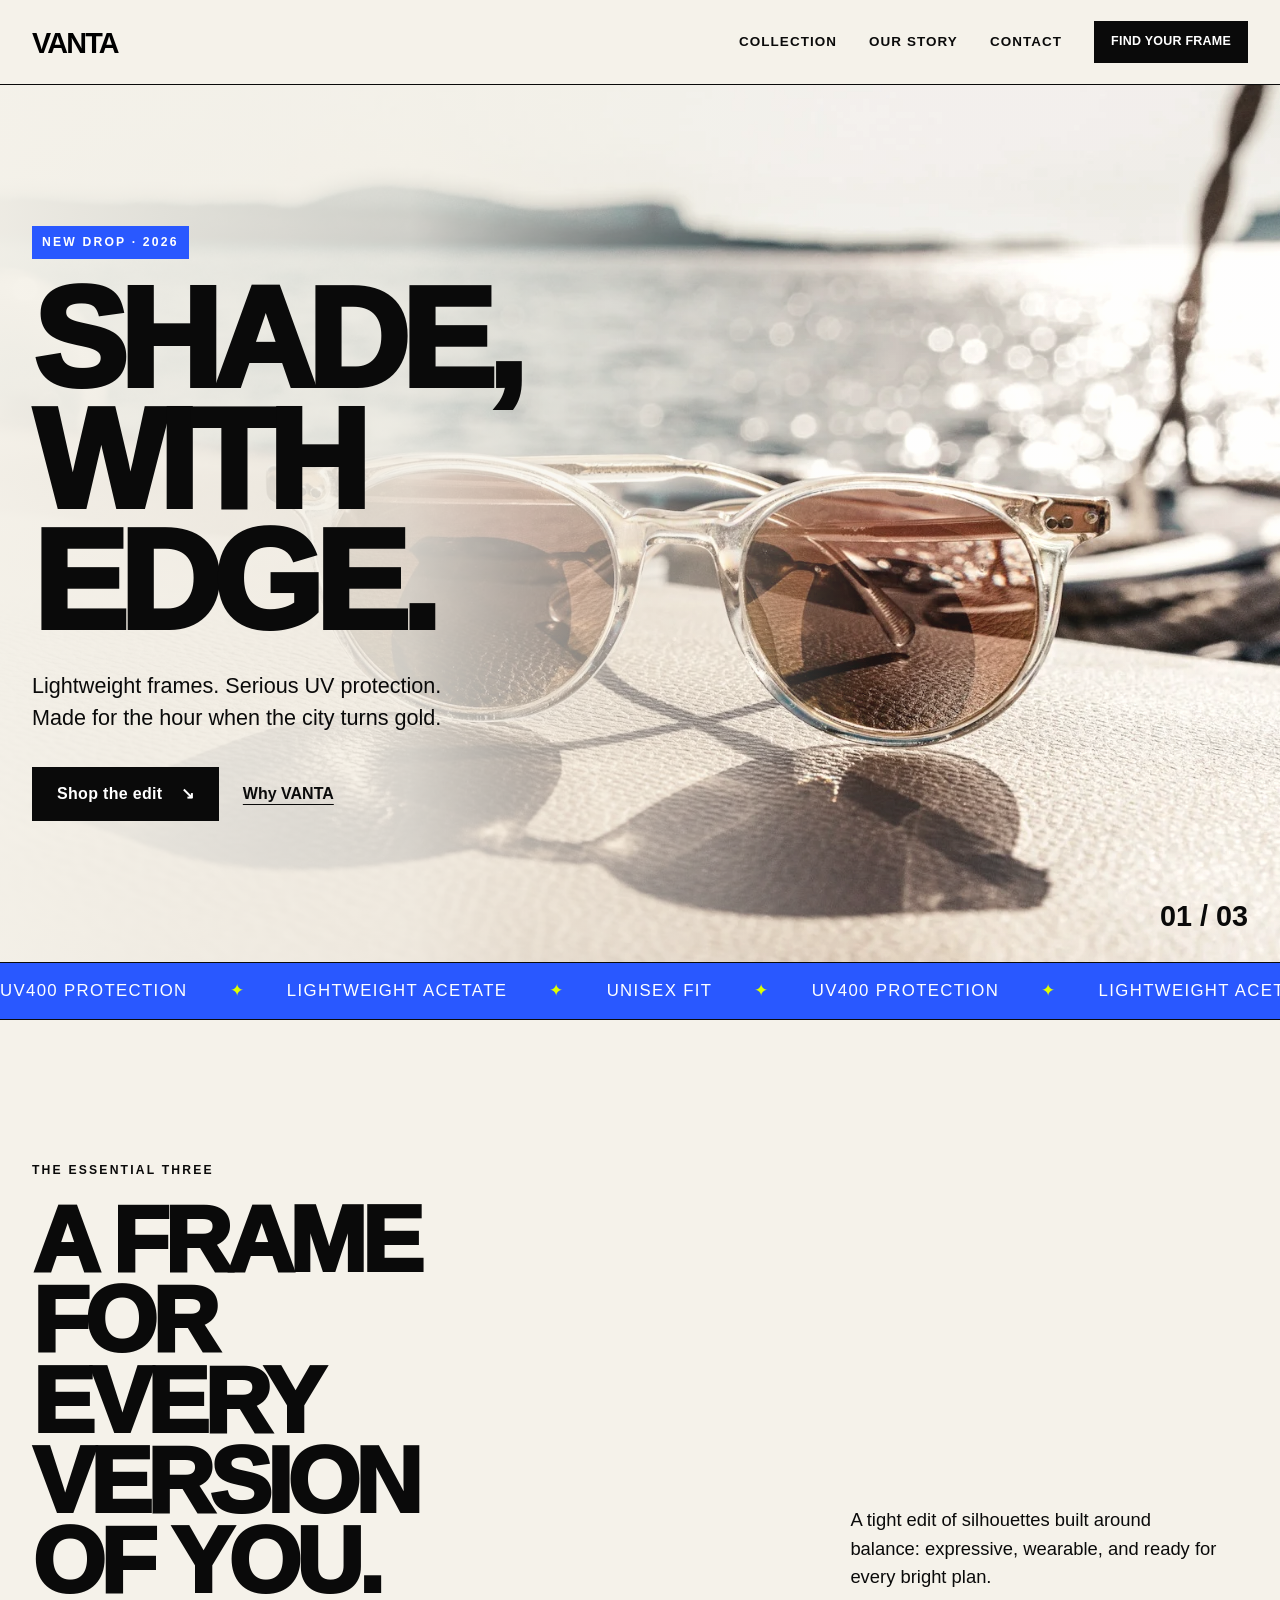
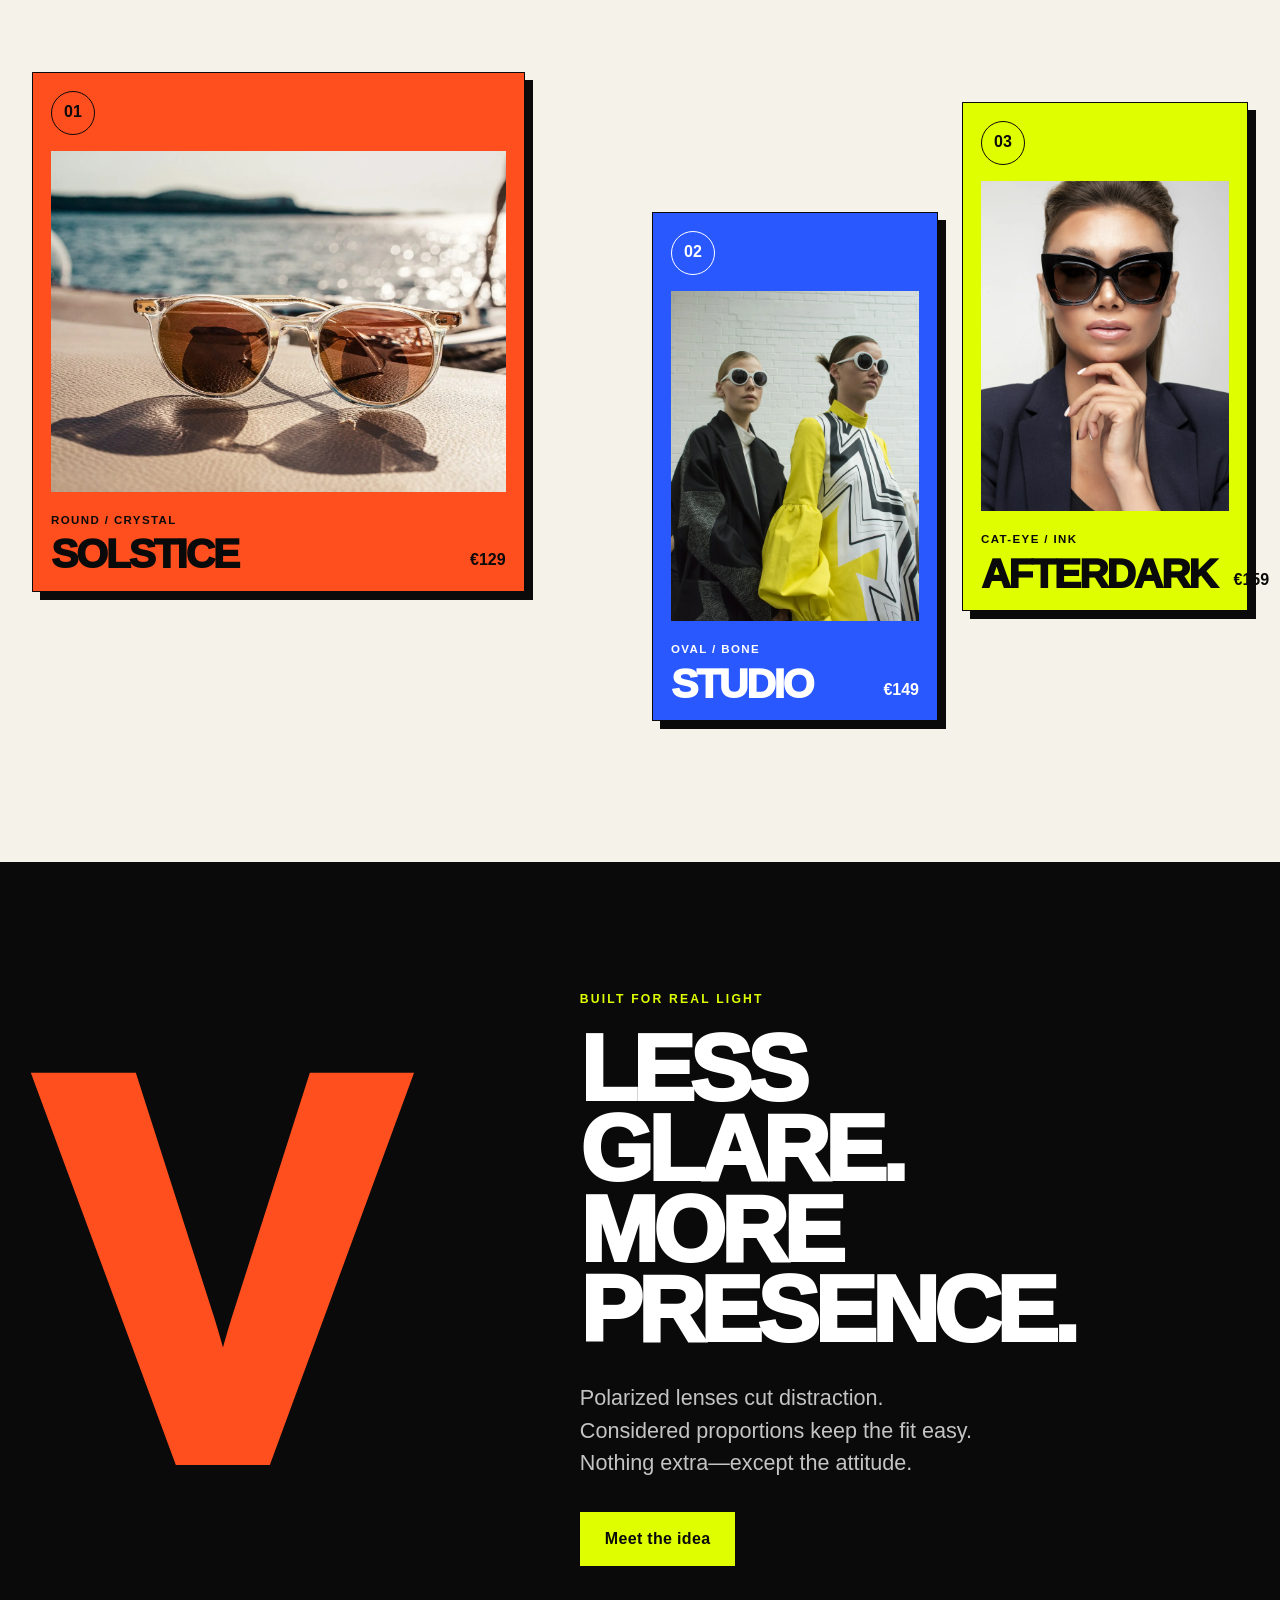
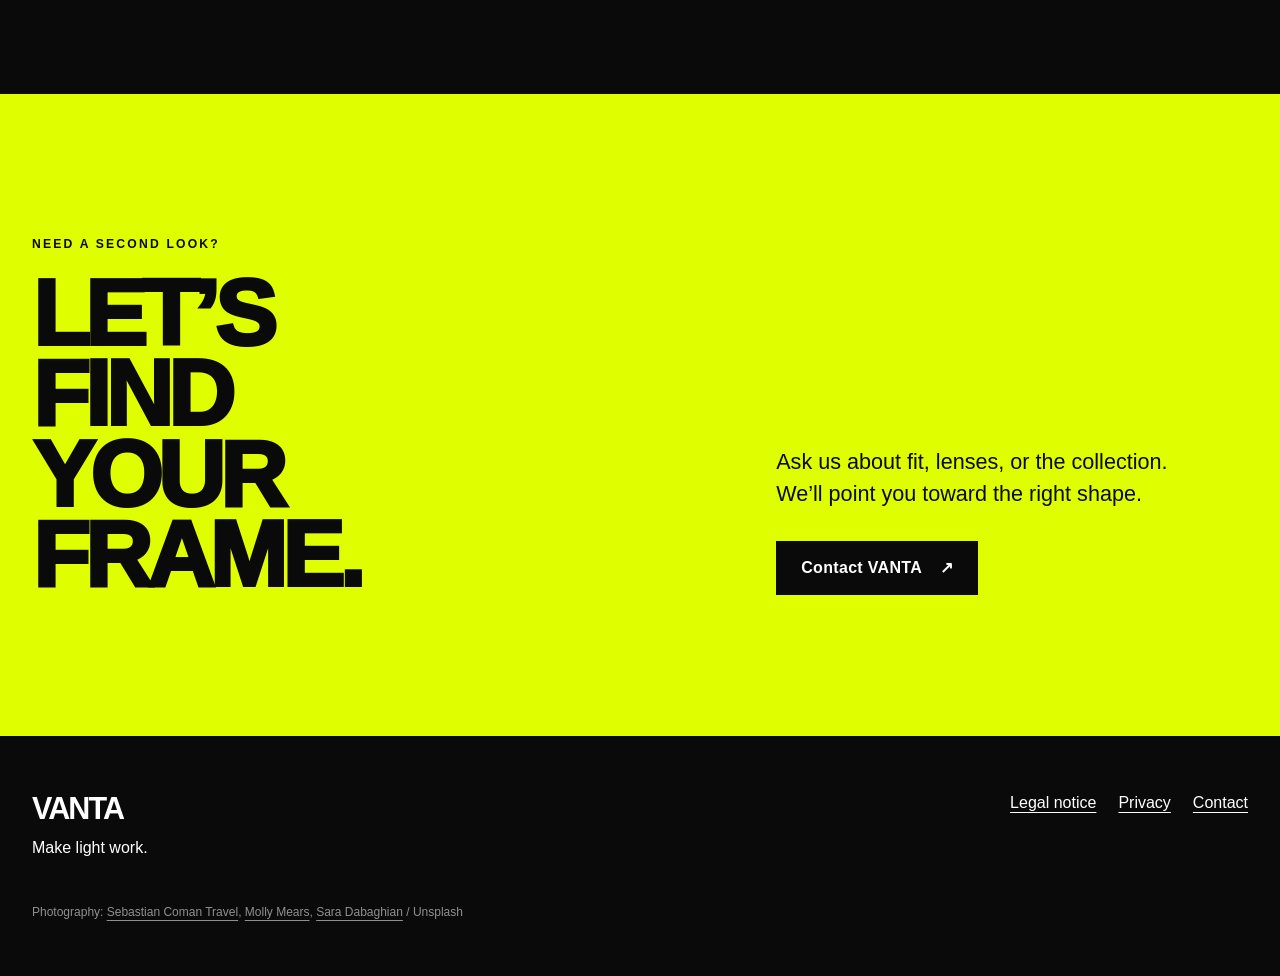
==== index.html @ 8e17be16 "Launch VANTA sunglasses concept site" ====
<!doctype html>
<html lang="en">
<head>
  <meta charset="utf-8">
  <meta name="viewport" content="width=device-width,initial-scale=1">
  <title>VANTA Eyewear — Sunglasses for brighter days</title>
  <meta name="description" content="Discover VANTA's bold, lightweight sunglasses—three distinctive silhouettes designed for long days in the sun.">
  <meta name="leadwerk:focus-keyphrase" content="modern statement sunglasses">
  <meta property="og:image" content="assets/og-default.webp">
  <link rel="icon" href="assets/favicon.svg">
  <link rel="stylesheet" href="css/styles.css">
  <script type="module" src="js/main.js"></script>
</head>
<body>
  <a class="skip-link" href="#content">Skip to content</a>
  <header class="site-header">
    <nav class="wrap nav" aria-label="Main navigation">
      <a class="brand" href="index.html"><img data-lw-global="brand.logo" data-lw-type="image" src="assets/logo.svg" alt="VANTA"><span class="sr-only" data-lw-global="brand.name" data-lw-type="text">VANTA</span></a>
      <button class="menu-toggle" type="button" aria-expanded="false" aria-controls="nav-links"><span></span><span></span><span class="sr-only">Open menu</span></button>
      <div class="nav-links" id="nav-links"><a href="#collection">Collection</a><a href="ueber-uns.html">Our story</a><a href="kontakt.html">Contact</a><a class="button button--small" href="#collection">Find your frame</a></div>
      <div class="site-language-switcher" data-lw-language-switcher-slot hidden></div>
    </nav>
  </header>

  <main id="content">
    <section class="hero" data-lw-section="hero">
      <div class="hero-media"><img data-lw-field="hero.image" data-lw-type="image" src="assets/cover-solstice-frame.webp" alt="Clear-frame sunglasses casting a shadow in warm coastal light" width="1600" height="1067"></div>
      <div class="wrap hero-copy">
        <p class="eyebrow eyebrow--dark" data-lw-field="hero.eyebrow" data-lw-type="text">New drop · 2026</p>
        <h1 data-lw-field="hero.title" data-lw-type="richtext">Shade,<br>with edge.</h1>
        <p class="lead" data-lw-field="hero.intro" data-lw-type="textarea">Lightweight frames. Serious UV protection. Made for the hour when the city turns gold.</p>
        <div class="actions"><a class="button" href="#collection">Shop the edit <span aria-hidden="true">↘</span></a><a class="text-link" href="ueber-uns.html">Why VANTA</a></div>
      </div>
      <p class="hero-index" aria-hidden="true">01 / 03</p>
    </section>

    <section class="ticker" aria-label="Product highlights"><div><span>UV400 PROTECTION</span><span>LIGHTWEIGHT ACETATE</span><span>UNISEX FIT</span><span>UV400 PROTECTION</span><span>LIGHTWEIGHT ACETATE</span><span>UNISEX FIT</span></div></section>

    <section class="collection section" id="collection" data-lw-section="collection">
      <div class="wrap">
        <div class="section-head"><div><p class="eyebrow" data-lw-field="collection.eyebrow" data-lw-type="text">The essential three</p><h2 data-lw-field="collection.title" data-lw-type="richtext">A frame for every version of you.</h2></div><p data-lw-field="collection.intro" data-lw-type="textarea">A tight edit of silhouettes built around balance: expressive, wearable, and ready for every bright plan.</p></div>
        <div class="product-grid" data-lw-repeater="collection.items">
          <article class="product-card product-card--orange reveal" data-lw-item-key="solstice"><span class="product-no">01</span><div class="product-image"><img data-lw-field="collection.solstice.image" data-lw-type="image" src="assets/cover-solstice-frame.webp" alt="Transparent round Solstice sunglasses with amber lenses" width="1600" height="1067"></div><div class="product-copy"><div><p class="product-type" data-lw-field="collection.solstice.type" data-lw-type="text">Round / crystal</p><h3 data-lw-field="collection.solstice.name" data-lw-type="text">Solstice</h3></div><p data-lw-field="collection.solstice.price" data-lw-type="text">€129</p></div></article>
          <article class="product-card product-card--blue reveal" data-lw-item-key="studio"><span class="product-no">02</span><div class="product-image product-image--portrait"><img data-lw-field="collection.studio.image" data-lw-type="image" src="assets/editorial-studio-look.webp" alt="Two models wearing sculptural white round sunglasses" width="1400" height="2100"></div><div class="product-copy"><div><p class="product-type" data-lw-field="collection.studio.type" data-lw-type="text">Oval / bone</p><h3 data-lw-field="collection.studio.name" data-lw-type="text">Studio</h3></div><p data-lw-field="collection.studio.price" data-lw-type="text">€149</p></div></article>
          <article class="product-card product-card--acid reveal" data-lw-item-key="afterdark"><span class="product-no">03</span><div class="product-image product-image--portrait"><img data-lw-field="collection.afterdark.image" data-lw-type="image" src="assets/editorial-black-frame.webp" alt="Model wearing oversized black cat-eye sunglasses" width="1400" height="2100"></div><div class="product-copy"><div><p class="product-type" data-lw-field="collection.afterdark.type" data-lw-type="text">Cat-eye / ink</p><h3 data-lw-field="collection.afterdark.name" data-lw-type="text">Afterdark</h3></div><p data-lw-field="collection.afterdark.price" data-lw-type="text">€159</p></div></article>
        </div>
      </div>
    </section>

    <section class="manifesto" data-lw-section="manifesto">
      <div class="wrap manifesto-grid"><p class="manifesto-mark" aria-hidden="true">V</p><div><p class="eyebrow eyebrow--light" data-lw-field="manifesto.eyebrow" data-lw-type="text">Built for real light</p><h2 data-lw-field="manifesto.title" data-lw-type="richtext">Less glare.<br>More presence.</h2><p class="lead" data-lw-field="manifesto.copy" data-lw-type="textarea">Polarized lenses cut distraction. Considered proportions keep the fit easy. Nothing extra—except the attitude.</p><a class="button button--light" href="ueber-uns.html">Meet the idea</a></div></div>
    </section>

    <section class="section contact-band" data-lw-section="contact_cta"><div class="wrap contact-band-grid"><div><p class="eyebrow" data-lw-field="contact_cta.eyebrow" data-lw-type="text">Need a second look?</p><h2 data-lw-field="contact_cta.title" data-lw-type="richtext">Let’s find your frame.</h2></div><div><p class="lead" data-lw-field="contact_cta.copy" data-lw-type="textarea">Ask us about fit, lenses, or the collection. We’ll point you toward the right shape.</p><a class="button" href="kontakt.html">Contact VANTA <span aria-hidden="true">↗</span></a></div></div></section>
  </main>

  <footer class="site-footer"><div class="wrap footer-grid"><div><img src="assets/logo.svg" alt="" aria-hidden="true"><p data-lw-global="footer.tagline" data-lw-type="text">Make light work.</p></div><nav class="footer-links" aria-label="Legal"><a href="impressum.html">Legal notice</a><a href="datenschutz.html">Privacy</a><a href="kontakt.html">Contact</a></nav><p class="photo-credit">Photography: <a href="https://unsplash.com/photos/white-framed-brown-lens-sunglasses-dtOTQYmTEs0">Sebastian Coman Travel</a>, <a href="https://unsplash.com/photos/man-in-black-and-yellow-jacket-wearing-sunglasses-4_90zmmdo_4">Molly Mears</a>, <a href="https://unsplash.com/photos/woman-in-black-suit-wearing-black-sunglasses-PYaoN4x4uTY">Sara Dabaghian</a> / Unsplash</p></div></footer>
</body>
</html>
---- css/styles.css ----
@font-face { font-family: "Vanta Display"; src: local("Arial Black"); font-display: swap; }
:root { --ink:#0a0a0a; --paper:#f5f2ea; --white:#fff; --orange:#ff4f1f; --blue:#2958ff; --acid:#dfff00; --line:rgba(10,10,10,.18); --display:"Vanta Display",Impact,Haettenschweiler,sans-serif; --sans:Inter,"Helvetica Neue",Arial,sans-serif; font-family:var(--sans); }
* { box-sizing:border-box; }
html { scroll-behavior:smooth; }
body { margin:0; overflow-x:hidden; color:var(--ink); background:var(--paper); font-size:1rem; line-height:1.55; }
img { display:block; width:100%; max-width:100%; }
a { color:inherit; }
button,input,textarea,select { font:inherit; }
[hidden] { display:none !important; }
.sr-only { position:absolute; width:1px; height:1px; padding:0; overflow:hidden; clip:rect(0,0,0,0); white-space:nowrap; border:0; }
.skip-link { position:fixed; left:16px; top:-80px; z-index:100; padding:12px 18px; color:#fff; background:#000; }
.skip-link:focus { top:16px; }
.wrap { width:min(1320px,calc(100% - 64px)); margin-inline:auto; }
.site-header { position:relative; z-index:40; color:var(--ink); background:var(--paper); border-bottom:1px solid var(--ink); }
.nav { min-height:84px; display:flex; align-items:center; gap:40px; }
.brand { display:inline-flex; width:132px; flex:0 0 auto; }
.brand img { width:132px; height:auto; }
.nav-links { margin-left:auto; display:flex; align-items:center; gap:32px; font-size:.84rem; font-weight:800; letter-spacing:.08em; text-transform:uppercase; }
.nav-links a { text-decoration:none; }
.nav-links a:not(.button):hover { text-decoration:underline; text-decoration-thickness:2px; text-underline-offset:5px; }
.site-language-switcher { flex:0 0 auto; }
.menu-toggle { display:none; width:46px; height:46px; padding:12px 10px; border:1px solid var(--ink); background:transparent; }
.menu-toggle span:not(.sr-only) { display:block; width:100%; height:2px; margin:6px 0; background:currentColor; }
.button { display:inline-flex; min-height:54px; align-items:center; justify-content:center; gap:18px; padding:14px 24px; border:1px solid var(--ink); border-radius:0; color:#fff; background:var(--ink); text-decoration:none; font-weight:850; letter-spacing:.02em; cursor:pointer; transition:transform .2s ease,color .2s ease,background .2s ease; }
.button:hover { transform:translate(-3px,-3px); box-shadow:4px 4px 0 var(--orange); }
.button--small { min-height:42px; padding:9px 16px; font-size:.78rem; }
.button--light { color:var(--ink); background:var(--acid); border-color:var(--acid); }
.button--light:hover { box-shadow:4px 4px 0 var(--white); }
.text-link { font-weight:800; text-underline-offset:5px; }
.actions { display:flex; flex-wrap:wrap; align-items:center; gap:24px; margin-top:32px; }
.hero { position:relative; min-height:calc(100vh - 85px); display:grid; align-items:end; isolation:isolate; overflow:hidden; background:#d9d4c9; }
.hero-media { position:absolute; inset:0; z-index:-2; }
.hero-media img { height:100%; object-fit:cover; object-position:52% 57%; filter:saturate(.72) contrast(1.08); }
.hero::after { content:""; position:absolute; inset:0; z-index:-1; background:linear-gradient(90deg,rgba(245,242,234,.97) 0%,rgba(245,242,234,.84) 32%,rgba(245,242,234,.08) 68%); }
.hero-copy { padding-block:clamp(82px,11vw,150px); }
.hero-copy > * { max-width:650px; }
.eyebrow { margin:0 0 20px; font-size:.76rem; font-weight:900; letter-spacing:.18em; text-transform:uppercase; }
.eyebrow--dark { display:inline-block; padding:7px 10px; color:#fff; background:var(--blue); }
.eyebrow--light { color:var(--acid); }
h1,h2,h3 { font-family:var(--display); font-weight:950; line-height:.86; letter-spacing:-.055em; text-transform:uppercase; }
h1 { max-width:7ch !important; margin:0; font-size:clamp(4.8rem,11vw,10.5rem); }
h2 { margin:0; font-size:clamp(3.4rem,7.3vw,7.5rem); }
h3 { margin:0; font-size:clamp(2.1rem,3.5vw,4rem); }
.lead { font-size:clamp(1.08rem,1.7vw,1.35rem); line-height:1.5; }
.hero .lead { max-width:35ch; margin:28px 0 0; }
.hero-index { position:absolute; right:32px; bottom:24px; margin:0; font-family:var(--display); font-size:1.8rem; font-weight:900; }
.ticker { overflow:hidden; color:#fff; background:var(--blue); border-block:1px solid var(--ink); }
.ticker div { width:max-content; display:flex; gap:42px; padding:15px 0; animation:marquee 24s linear infinite; }
.ticker span { font-family:var(--display); font-size:1.05rem; letter-spacing:.08em; }
.ticker span::after { content:"✦"; margin-left:42px; color:var(--acid); }
@keyframes marquee { to { transform:translateX(-50%); } }
.section { padding:clamp(90px,11vw,160px) 0; }
.section-head { display:grid; grid-template-columns:1.3fr .7fr; align-items:end; gap:80px; margin-bottom:70px; }
.section-head h2 { max-width:9ch; }
.section-head > p { max-width:36ch; margin:0 0 10px; font-size:1.15rem; }
.product-grid { display:grid; grid-template-columns:repeat(12,1fr); gap:24px; align-items:start; }
.product-card { position:relative; padding:18px; border:1px solid var(--ink); box-shadow:8px 8px 0 var(--ink); }
.product-card--orange { grid-column:1 / span 5; background:var(--orange); }
.product-card--blue { grid-column:7 / span 3; margin-top:140px; color:#fff; background:var(--blue); }
.product-card--acid { grid-column:10 / span 3; margin-top:30px; background:var(--acid); }
.product-no { display:inline-grid; width:44px; height:44px; margin-bottom:16px; place-items:center; border:1px solid currentColor; border-radius:50%; font-weight:900; }
.product-image { aspect-ratio:4 / 3; overflow:hidden; background:#eee; }
.product-image--portrait { aspect-ratio:3 / 4; }
.product-image img { height:100%; object-fit:cover; transition:transform .6s cubic-bezier(.2,.7,.2,1); }
.product-card:hover .product-image img { transform:scale(1.035); }
.product-copy { display:flex; justify-content:space-between; align-items:end; gap:18px; padding-top:20px; }
.product-copy > p { margin:0; font-weight:900; }
.product-type { margin:0 0 8px; font-size:.72rem; font-weight:850; letter-spacing:.12em; text-transform:uppercase; }
.product-card h3 { font-size:clamp(2.1rem,3.2vw,3.8rem); }
.manifesto { padding:clamp(90px,10vw,150px) 0; color:#fff; background:var(--ink); }
.manifesto-grid { display:grid; grid-template-columns:.8fr 1.2fr; align-items:center; gap:8vw; }
.manifesto-mark { margin:0; color:var(--orange); font-family:var(--display); font-size:clamp(18rem,42vw,40rem); font-weight:950; line-height:.65; letter-spacing:-.15em; }
.manifesto h2 { max-width:8ch; }
.manifesto .lead { max-width:34ch; margin:32px 0; color:rgba(255,255,255,.76); }
.contact-band { background:var(--acid); border-bottom:1px solid var(--ink); }
.contact-band-grid { display:grid; grid-template-columns:1fr .75fr; gap:9vw; align-items:end; }
.contact-band h2 { max-width:8ch; }
.contact-band .lead { max-width:34ch; margin:0 0 30px; }
.site-footer { padding:54px 0; color:#fff; background:var(--ink); }
.footer-grid { display:grid; grid-template-columns:1fr auto; gap:30px; align-items:start; }
.footer-grid img { width:140px; filter:invert(1); }
.footer-grid p { margin:12px 0 0; }
.footer-links { display:flex; flex-wrap:wrap; gap:22px; }
.footer-links a,.photo-credit a { text-underline-offset:4px; }
.photo-credit { grid-column:1 / -1; max-width:780px; color:rgba(255,255,255,.55); font-size:.75rem; }
.page-hero { padding:clamp(80px,10vw,150px) 0; border-bottom:1px solid var(--ink); }
.page-hero--blue { color:#fff; background:var(--blue); }
.page-hero--orange { background:var(--orange); }
.page-hero--acid { background:var(--acid); }
.page-hero h1 { max-width:9ch !important; }
.page-hero .lead { max-width:48ch; margin-top:28px; }
.split-layout,.form-layout { display:grid; grid-template-columns:.75fr 1.25fr; gap:clamp(45px,9vw,130px); align-items:start; }
.prose { max-width:760px; }
.prose h2 { margin-top:1.5em; font-size:clamp(2.4rem,4vw,4.4rem); }
.prose p,.prose li { font-size:1.08rem; }
.fact-list { margin:0; padding:0; list-style:none; border-top:1px solid var(--ink); }
.fact-list li { display:grid; grid-template-columns:3rem 1fr; gap:16px; padding:18px 0; border-bottom:1px solid var(--ink); }
.fact-list span { font-weight:900; }
.contact-card { padding:28px; color:#fff; background:var(--blue); border:1px solid var(--ink); box-shadow:8px 8px 0 var(--ink); }
.contact-card h2 { font-size:2.5rem; }
.form,.leadwerk-wpforms .wpforms-field-container { display:grid; gap:22px; max-width:680px; }
.form label,.leadwerk-wpforms .wpforms-field-label { color:var(--ink); font-size:.78rem; font-weight:900; letter-spacing:.1em; text-transform:uppercase; }
.form input:not([type="checkbox"]):not([type="radio"]),.form textarea,.leadwerk-wpforms .wpforms-field input:not([type="checkbox"]):not([type="radio"]),.leadwerk-wpforms .wpforms-field textarea { width:100%; margin-top:8px; padding:16px 0; border:0; border-bottom:2px solid var(--ink); border-radius:0; outline:0; color:var(--ink); background:transparent; font-size:1.05rem; }
.form input:focus,.form textarea:focus,.leadwerk-wpforms input:focus,.leadwerk-wpforms textarea:focus { border-color:var(--blue) !important; box-shadow:0 2px 0 var(--blue); }
.form textarea,.leadwerk-wpforms .wpforms-field textarea { min-height:140px; resize:vertical; }
.form-consent { display:grid; grid-template-columns:auto 1fr; gap:12px; align-items:start; font-weight:650 !important; letter-spacing:0 !important; line-height:1.5; text-transform:none !important; }
.form-consent input { width:20px; height:20px; margin:2px 0 0; accent-color:var(--blue); }
.form-consent a,.leadwerk-wpforms .leadwerk-privacy-link { font-weight:850; }
.form .button,.leadwerk-wpforms .wpforms-submit { justify-self:start; }
.leadwerk-wpforms { --wpforms-field-border-radius:0; --wpforms-field-background-color:transparent; --wpforms-field-border-color:var(--ink); --wpforms-field-text-color:var(--ink); --wpforms-label-color:var(--ink); --wpforms-button-background-color:var(--ink); --wpforms-button-border-color:var(--ink); --wpforms-button-text-color:#fff; --wpforms-button-border-radius:0; --wpforms-button-size-height:54px; --wpforms-button-size-padding-h:24px; --wpforms-button-size-font-size:16px; --wpforms-field-size-input-height:56px; --wpforms-field-size-padding-h:0; }
.utility-page { min-height:100vh; display:flex; flex-direction:column; }
.utility-page .utility-main { flex:1; display:flex; }
.utility-stage { position:relative; display:flex; flex:1; width:100%; align-items:center; overflow:hidden; padding:clamp(80px,10vw,140px) 0; background:var(--acid); }
.utility-layout { display:grid; grid-template-columns:1.1fr .6fr; align-items:center; gap:8vw; }
.utility-content { position:relative; z-index:2; }
.utility-content h1 { max-width:9ch !important; }
.utility-content .lead { max-width:46ch; }
.utility-art { display:grid; min-height:360px; place-items:center; border:1px solid var(--ink); background:var(--orange); box-shadow:12px 12px 0 var(--ink); transform:rotate(3deg); }
.utility-mark { font-family:var(--display); font-size:clamp(5rem,10vw,10rem); font-weight:950; letter-spacing:-.08em; }
.utility-ring,.utility-orb { display:none; }
.reveal { opacity:1; transform:none; }
.js .reveal { opacity:0; transform:translateY(24px); transition:opacity .55s ease,transform .55s ease; }
.js .reveal.is-visible { opacity:1; transform:none; }
@media (max-width:900px) {
  .wrap { width:min(100% - 36px,1320px); }
  .nav { min-height:74px; }
  .menu-toggle { display:block; margin-left:auto; }
  .nav-links { position:absolute; left:0; right:0; top:74px; display:none; padding:28px 20px; align-items:stretch; background:var(--paper); border-bottom:1px solid var(--ink); }
  .nav-links.is-open { display:grid; }
  .nav-links .button { justify-self:start; }
  .hero { min-height:760px; }
  .hero::after { background:linear-gradient(180deg,rgba(245,242,234,.72),rgba(245,242,234,.2) 48%,rgba(245,242,234,.88)); }
  .hero-copy { align-self:end; padding-bottom:74px; }
  .section-head,.contact-band-grid,.split-layout,.form-layout,.utility-layout { grid-template-columns:1fr; gap:42px; }
  .product-grid { grid-template-columns:1fr 1fr; }
  .product-card--orange { grid-column:1 / -1; }
  .product-card--blue,.product-card--acid { grid-column:auto; margin-top:0; }
  .manifesto-grid { grid-template-columns:.65fr 1fr; gap:30px; }
}
@media (max-width:620px) {
  .wrap { width:min(100% - 28px,1320px); }
  .hero { min-height:700px; }
  h1 { font-size:clamp(4.4rem,22vw,7rem); }
  h2 { font-size:clamp(3.1rem,17vw,5.5rem); }
  .hero-media img { object-position:62% 55%; }
  .hero-index { display:none; }
  .section-head { margin-bottom:45px; }
  .product-grid { grid-template-columns:1fr; gap:32px; }
  .product-card--orange,.product-card--blue,.product-card--acid { grid-column:1; }
  .manifesto-grid { grid-template-columns:1fr; }
  .manifesto-mark { font-size:15rem; }
  .footer-grid { grid-template-columns:1fr; }
  .footer-links { display:grid; }
  .actions { align-items:flex-start; }
  .utility-art { min-height:260px; order:-1; }
}
@media (prefers-reduced-motion:reduce) { html { scroll-behavior:auto; } *,*::before,*::after { animation:none !important; scroll-behavior:auto !important; transition:none !important; } }
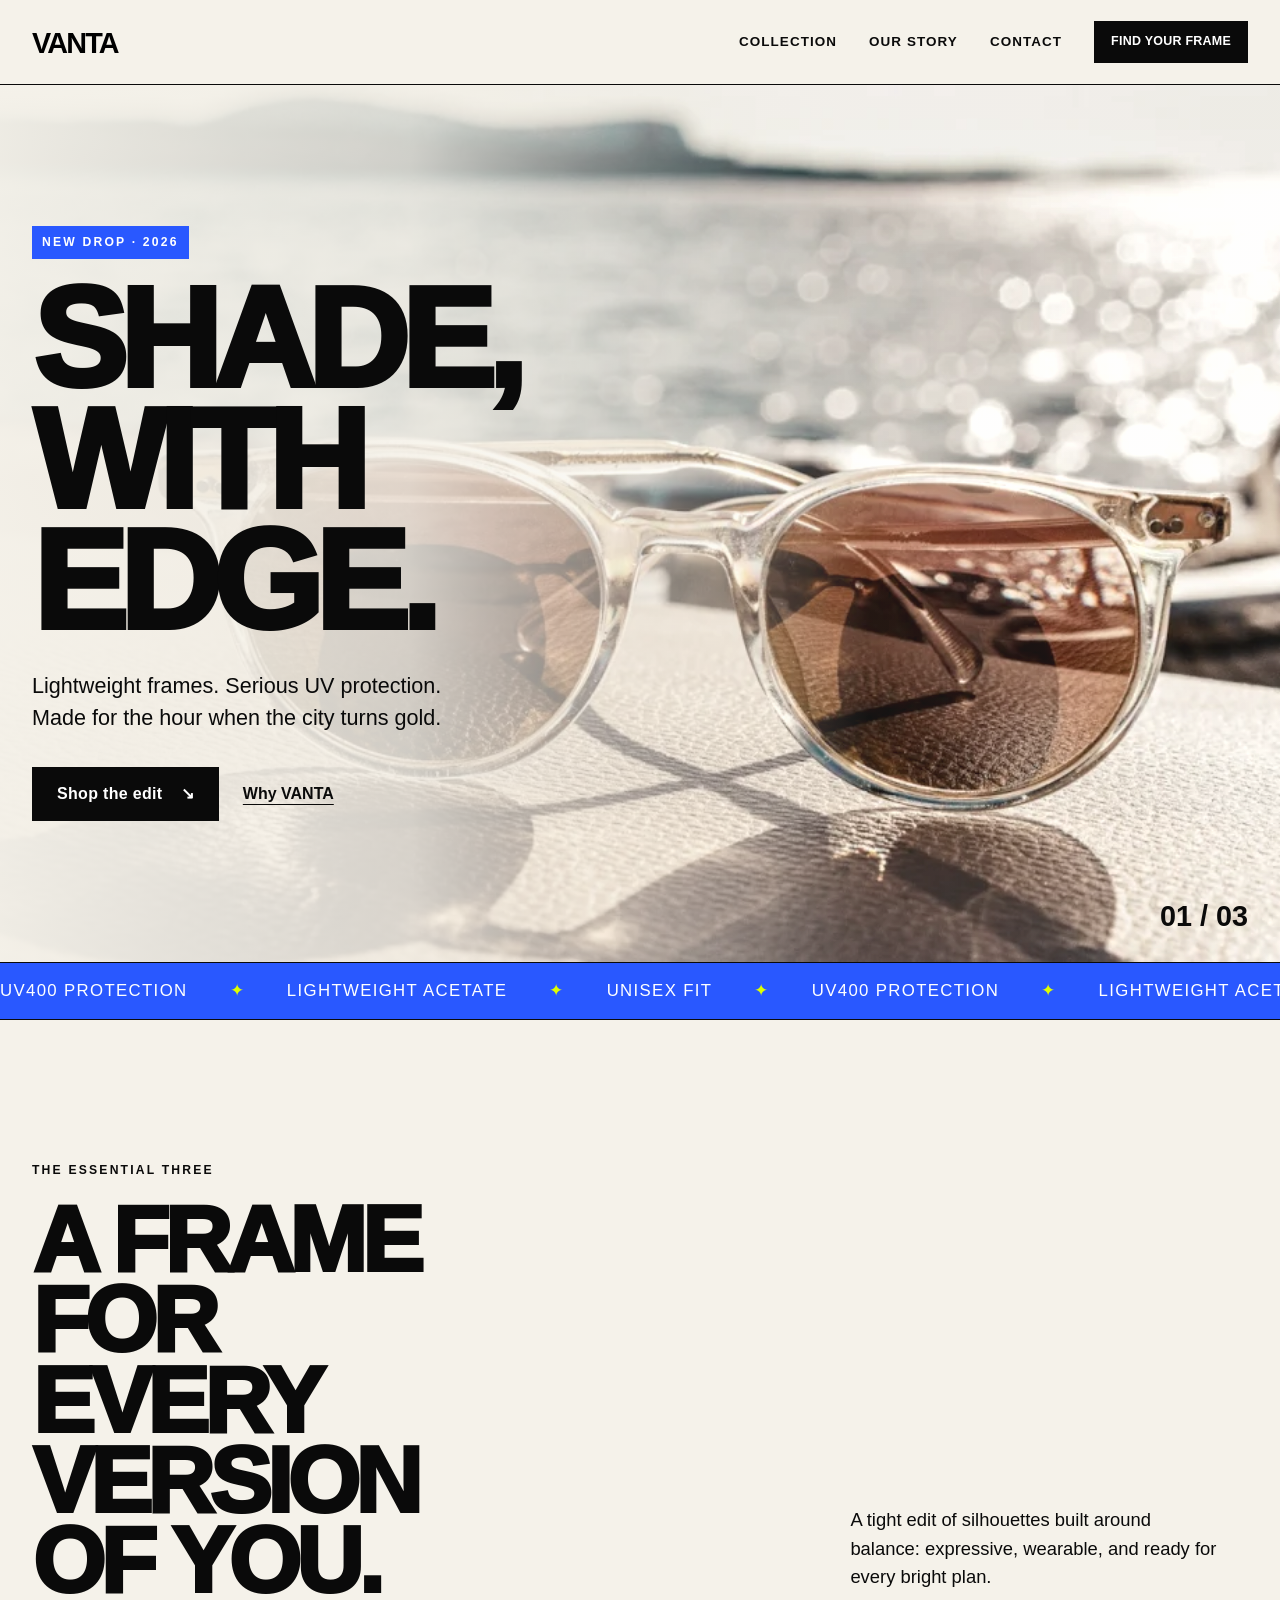
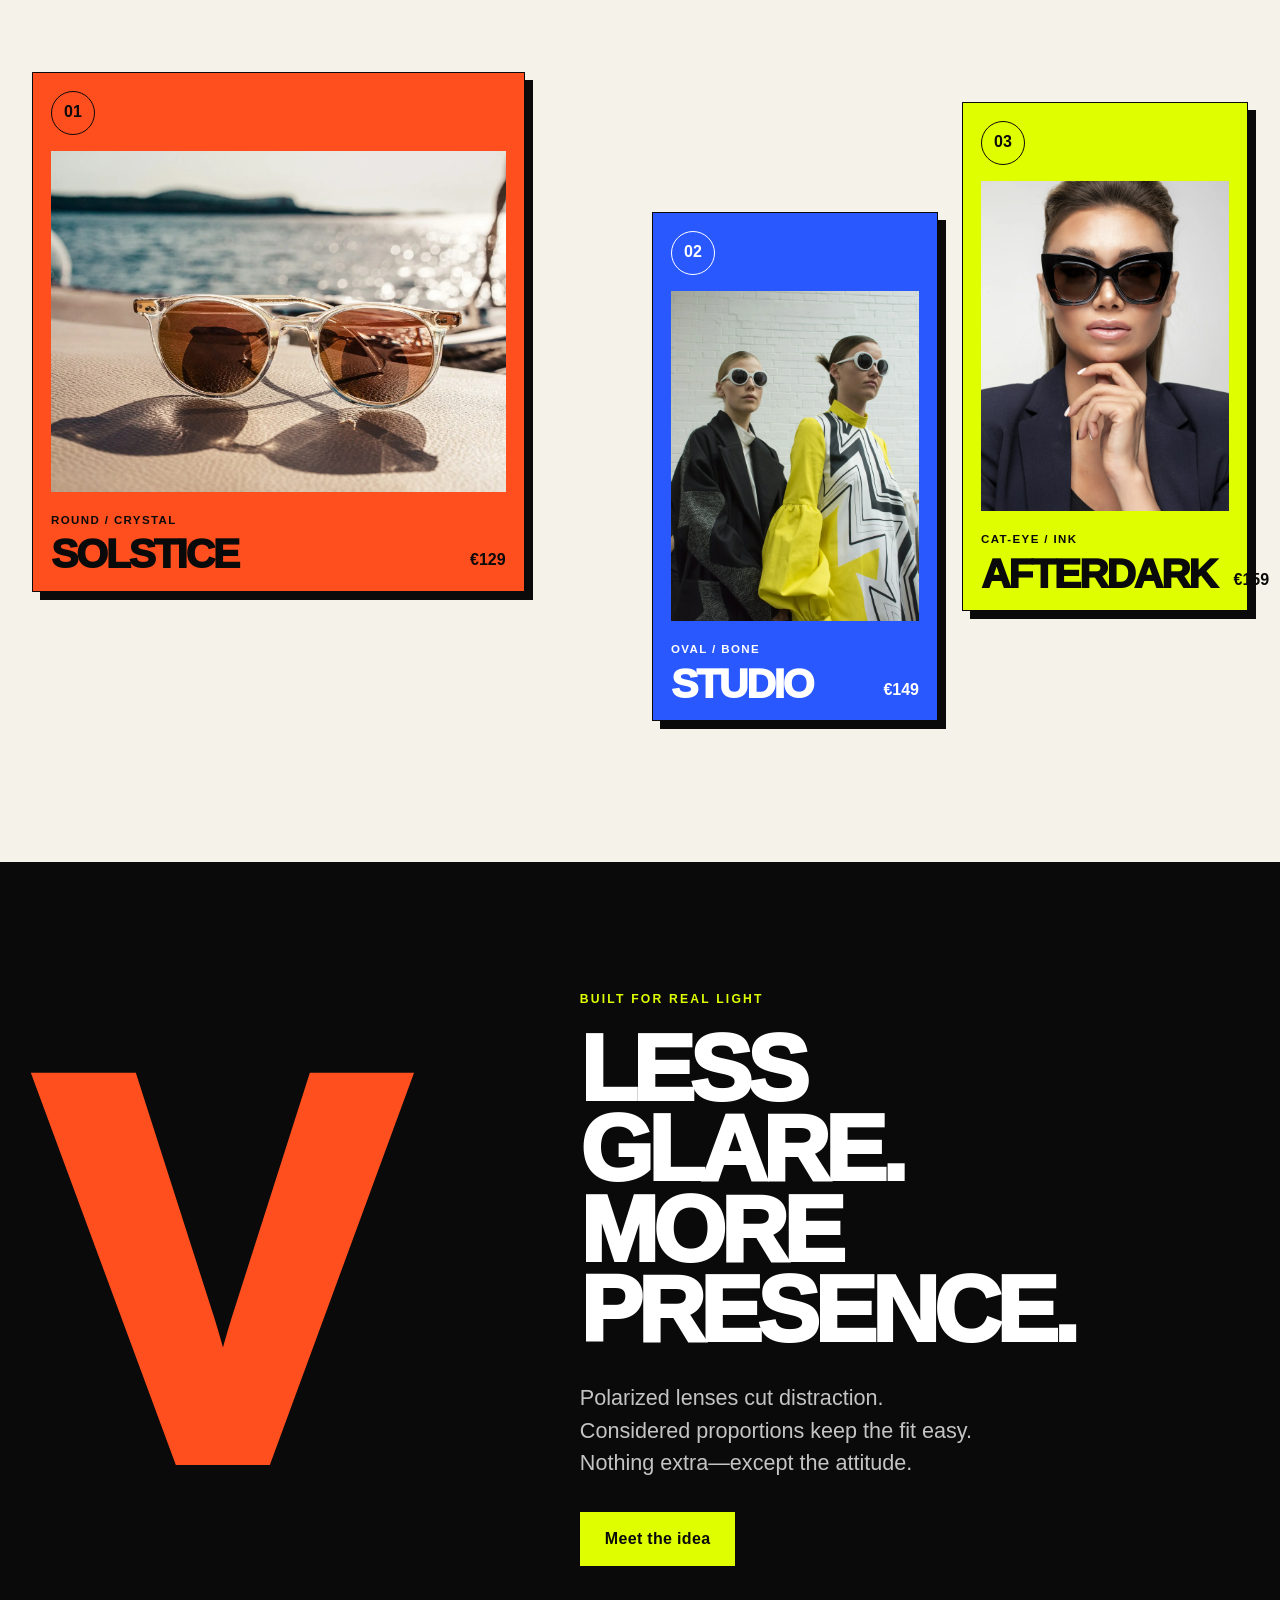
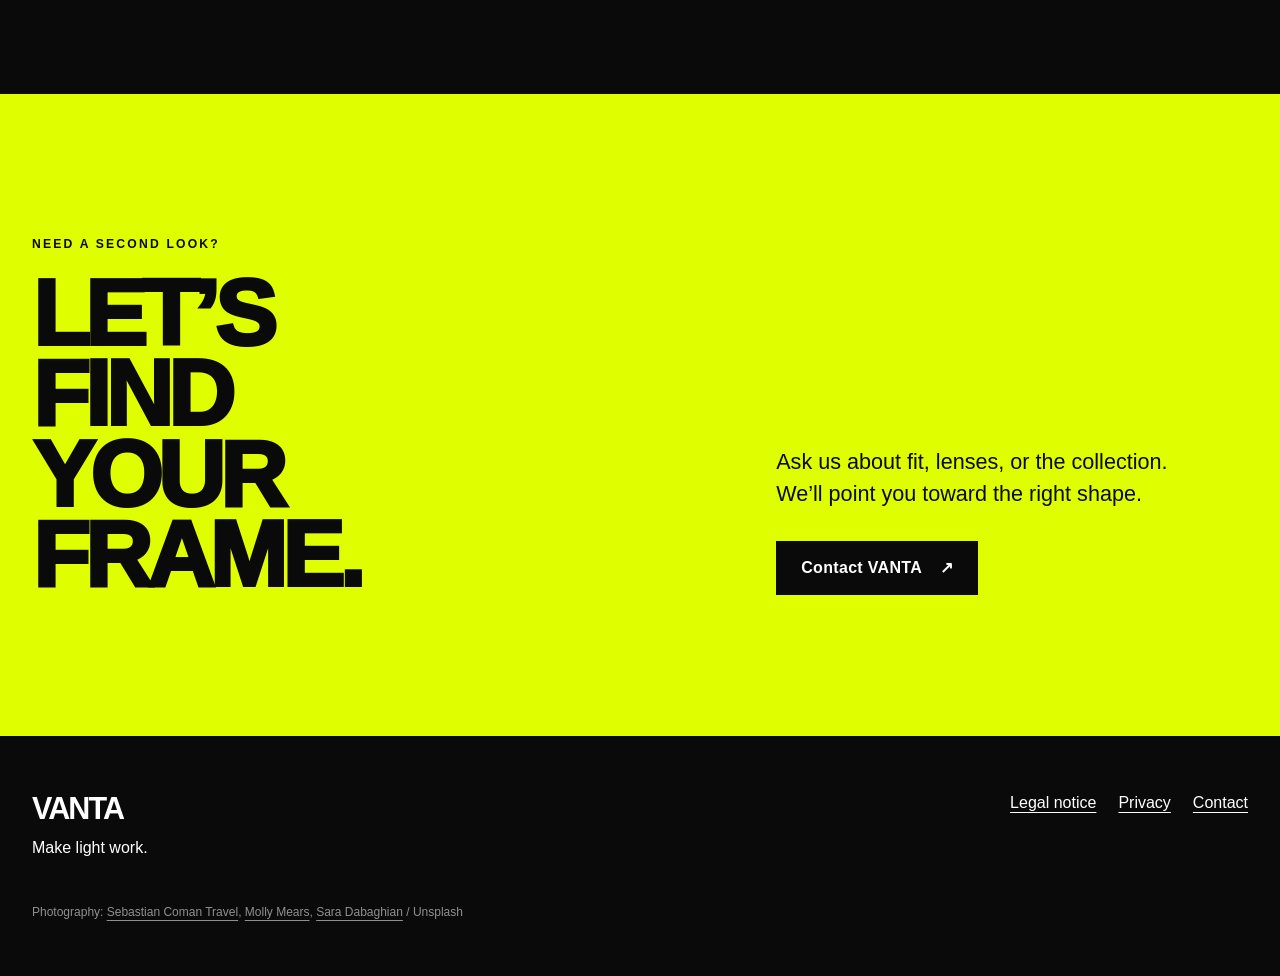
==== commit 0fb5de57: "Hero-Bild auf das Editorial-Asset umstellen. Co-authored-by: Cursor <cursoragent@cursor.com>" ====
--- a/index.html
+++ b/index.html
@@ -24,7 +24,7 @@
 
   <main id="content">
     <section class="hero" data-lw-section="hero">
-      <div class="hero-media"><img data-lw-field="hero.image" data-lw-type="image" src="assets/cover-solstice-frame.webp" alt="Clear-frame sunglasses casting a shadow in warm coastal light" width="1600" height="1067"></div>
+      <div class="hero-media"><img data-lw-field="hero.image" data-lw-type="image" src="./assets/editorial/og-default-f11203a8da.webp" alt="Clear-frame sunglasses casting a shadow in warm coastal light" width="1600" height="1067"></div>
       <div class="wrap hero-copy">
         <p class="eyebrow eyebrow--dark" data-lw-field="hero.eyebrow" data-lw-type="text">New drop · 2026</p>
         <h1 data-lw-field="hero.title" data-lw-type="richtext">Shade,<br>with edge.</h1>
@@ -48,7 +48,8 @@
     </section>
 
     <section class="manifesto" data-lw-section="manifesto">
-      <div class="wrap manifesto-grid"><p class="manifesto-mark" aria-hidden="true">V</p><div><p class="eyebrow eyebrow--light" data-lw-field="manifesto.eyebrow" data-lw-type="text">Built for real light</p><h2 data-lw-field="manifesto.title" data-lw-type="richtext">Less glare.<br>More presence.</h2><p class="lead" data-lw-field="manifesto.copy" data-lw-type="textarea">Polarized lenses cut distraction. Considered proportions keep the fit easy. Nothing extra—except the attitude.</p><a class="button button--light" href="ueber-uns.html">Meet the idea</a></div></div>
+      <div class="wrap manifesto-grid"><p class="manifesto-mark" aria-hidden="true">V</p><div><p class="eyebrow eyebrow--light" data-lw-field="manifesto.eyebrow" data-lw-type="text">Built for real light</p><h2 data-lw-field="manifesto.title" data-lw-type="richtext">Less glare.
+More presence.</h2><p class="lead" data-lw-field="manifesto.copy" data-lw-type="textarea">Polarized lenses cut distraction. Considered proportions keep the fit easy. Nothing extra—except the attitude.</p><a class="button button--light" href="ueber-uns.html">Meet the idea</a></div></div>
     </section>
 
     <section class="section contact-band" data-lw-section="contact_cta"><div class="wrap contact-band-grid"><div><p class="eyebrow" data-lw-field="contact_cta.eyebrow" data-lw-type="text">Need a second look?</p><h2 data-lw-field="contact_cta.title" data-lw-type="richtext">Let’s find your frame.</h2></div><div><p class="lead" data-lw-field="contact_cta.copy" data-lw-type="textarea">Ask us about fit, lenses, or the collection. We’ll point you toward the right shape.</p><a class="button" href="kontakt.html">Contact VANTA <span aria-hidden="true">↗</span></a></div></div></section>
